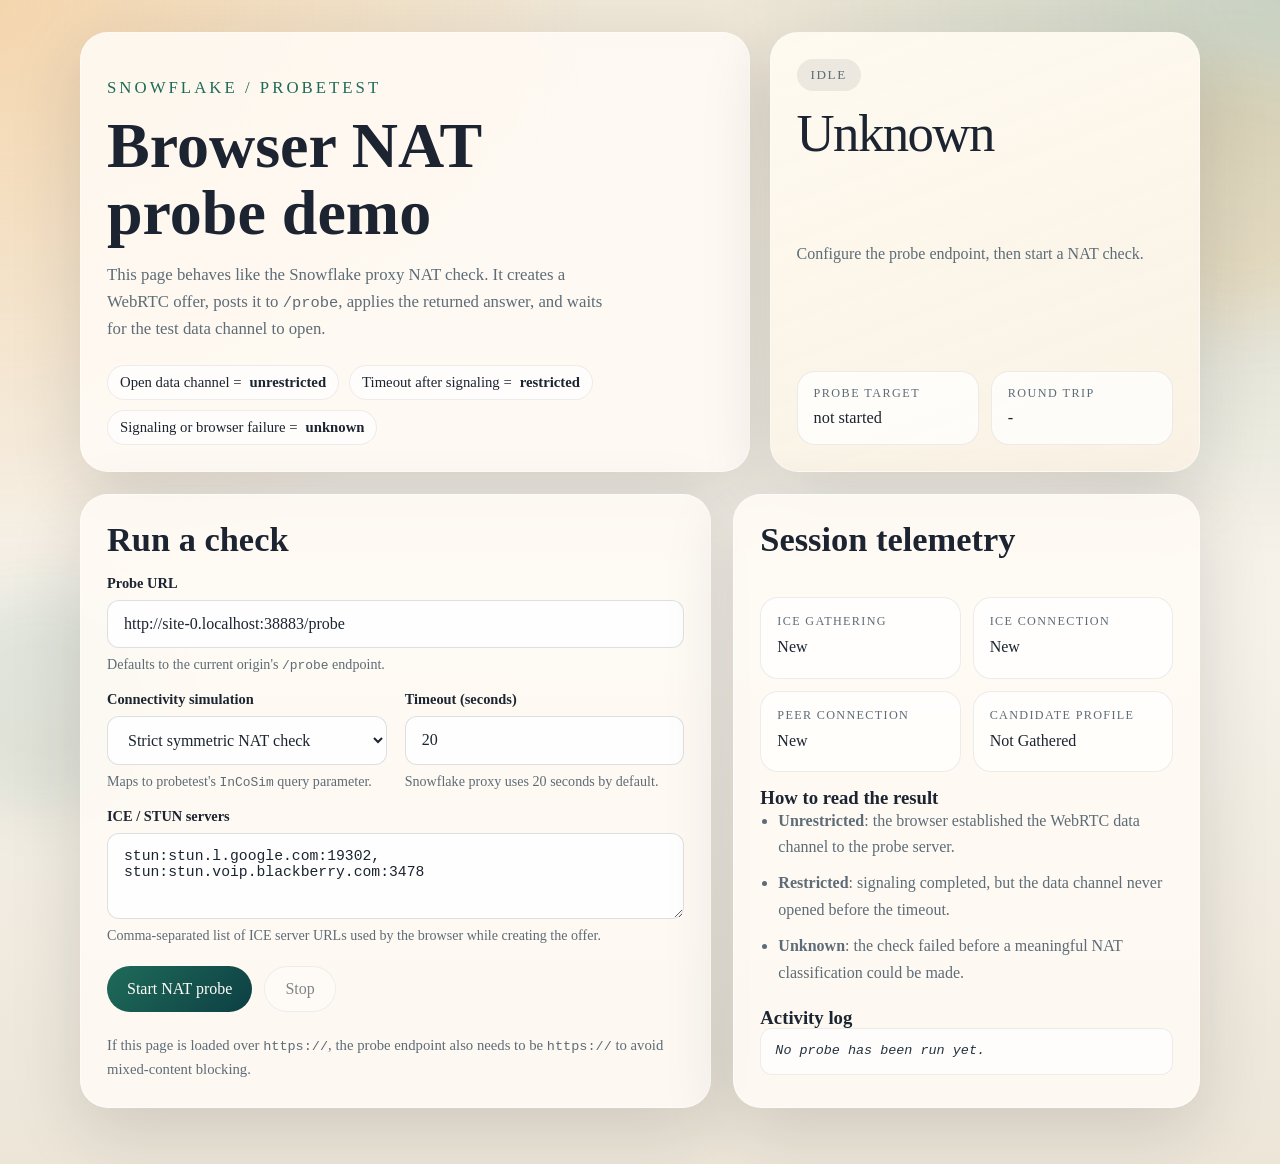
==== probetest/demo.html @ 68a7b526 "vibed demo page" ====
<!doctype html>
<html lang="en">
<head>
  <meta charset="utf-8">
  <meta name="viewport" content="width=device-width, initial-scale=1">
  <title>Snowflake NAT Probe Demo</title>
  <style>
    :root {
      --bg: #f2ede3;
      --surface: rgba(255, 251, 245, 0.88);
      --surface-strong: #fffaf1;
      --ink: #1b2430;
      --muted: #5d6c77;
      --line: rgba(27, 36, 48, 0.12);
      --accent: #1f6b59;
      --accent-soft: rgba(31, 107, 89, 0.12);
      --warning: #b15d28;
      --danger: #9b2c2c;
      --ok: #156f51;
      --shadow: 0 22px 70px rgba(32, 36, 41, 0.15);
      --radius-lg: 28px;
      --radius-md: 18px;
      --radius-sm: 12px;
    }

    * {
      box-sizing: border-box;
    }

    html,
    body {
      margin: 0;
      min-height: 100%;
      color: var(--ink);
      background:
        radial-gradient(circle at top left, rgba(255, 181, 95, 0.34), transparent 34%),
        radial-gradient(circle at top right, rgba(45, 122, 111, 0.20), transparent 32%),
        linear-gradient(180deg, #efe7d7 0%, #f6f2ea 52%, #ece5d8 100%);
      font-family: "Palatino Linotype", "Book Antiqua", Palatino, Georgia, serif;
    }

    body::before,
    body::after {
      content: "";
      position: fixed;
      border-radius: 999px;
      pointer-events: none;
      filter: blur(30px);
      opacity: 0.6;
      z-index: 0;
    }

    body::before {
      width: 260px;
      height: 260px;
      top: 7vh;
      right: -80px;
      background: rgba(255, 176, 86, 0.26);
    }

    body::after {
      width: 220px;
      height: 220px;
      left: -70px;
      bottom: 10vh;
      background: rgba(31, 107, 89, 0.16);
    }

    .page {
      position: relative;
      z-index: 1;
      max-width: 1160px;
      margin: 0 auto;
      padding: 32px 20px 56px;
    }

    .hero {
      display: grid;
      gap: 20px;
      grid-template-columns: minmax(0, 1.4fr) minmax(280px, 0.9fr);
      align-items: stretch;
      margin-bottom: 22px;
      animation: rise 480ms ease-out both;
    }

    .panel {
      background: var(--surface);
      backdrop-filter: blur(12px);
      border: 1px solid rgba(255, 255, 255, 0.55);
      box-shadow: var(--shadow);
      border-radius: var(--radius-lg);
      padding: 26px;
    }

    .eyebrow {
      margin: 0 0 10px;
      text-transform: uppercase;
      letter-spacing: 0.18em;
      font-size: 0.75rem;
      color: var(--accent);
    }

    h1,
    h2,
    h3 {
      margin: 0;
      line-height: 1.05;
      font-weight: 600;
    }

    h1 {
      font-size: clamp(2.3rem, 5vw, 4.4rem);
      max-width: 12ch;
    }

    h2 {
      font-size: clamp(1.55rem, 3vw, 2.15rem);
      margin-bottom: 18px;
    }

    p {
      margin: 0;
      color: var(--muted);
      line-height: 1.6;
      font-size: 1rem;
    }

    .hero-copy p {
      margin-top: 16px;
      max-width: 60ch;
      font-size: 1.05rem;
    }

    .hero-note {
      margin-top: 22px;
      display: inline-flex;
      flex-wrap: wrap;
      gap: 10px;
    }

    .chip {
      display: inline-flex;
      align-items: center;
      gap: 8px;
      padding: 8px 12px;
      border-radius: 999px;
      background: rgba(255, 255, 255, 0.72);
      border: 1px solid rgba(27, 36, 48, 0.08);
      font-size: 0.92rem;
      color: var(--ink);
    }

    .status-card {
      display: flex;
      flex-direction: column;
      justify-content: space-between;
      gap: 22px;
      background:
        linear-gradient(160deg, rgba(255, 250, 241, 0.96), rgba(248, 240, 226, 0.9)),
        var(--surface-strong);
    }

    .result-label {
      display: inline-flex;
      align-items: center;
      align-self: flex-start;
      padding: 8px 14px;
      border-radius: 999px;
      font-size: 0.82rem;
      text-transform: uppercase;
      letter-spacing: 0.12em;
      background: rgba(27, 36, 48, 0.08);
      color: var(--muted);
    }

    .result-value {
      font-size: clamp(2rem, 6vw, 3.3rem);
      letter-spacing: -0.03em;
      margin-top: 12px;
      text-transform: capitalize;
    }

    .result-detail {
      font-size: 1rem;
      min-height: 3.2em;
      color: var(--muted);
    }

    .result-meta {
      display: grid;
      gap: 12px;
      grid-template-columns: repeat(2, minmax(0, 1fr));
    }

    .meta-tile {
      padding: 14px 16px;
      border-radius: var(--radius-md);
      background: rgba(255, 255, 255, 0.76);
      border: 1px solid rgba(27, 36, 48, 0.08);
    }

    .meta-label {
      display: block;
      font-size: 0.76rem;
      text-transform: uppercase;
      letter-spacing: 0.12em;
      color: var(--muted);
      margin-bottom: 6px;
    }

    .meta-value {
      font-size: 1.02rem;
      line-height: 1.4;
      word-break: break-word;
    }

    .grid {
      display: grid;
      gap: 22px;
      grid-template-columns: minmax(0, 1.15fr) minmax(0, 0.85fr);
      animation: rise 620ms ease-out both;
      animation-delay: 70ms;
    }

    .form-grid {
      display: grid;
      gap: 18px;
    }

    .field {
      display: grid;
      gap: 8px;
    }

    .field-row {
      display: grid;
      gap: 18px;
      grid-template-columns: repeat(2, minmax(0, 1fr));
    }

    label {
      font-size: 0.9rem;
      font-weight: 600;
      color: var(--ink);
    }

    input,
    textarea,
    select,
    button {
      font: inherit;
    }

    input,
    textarea,
    select {
      width: 100%;
      padding: 14px 16px;
      border-radius: var(--radius-sm);
      border: 1px solid rgba(27, 36, 48, 0.14);
      background: rgba(255, 255, 255, 0.86);
      color: var(--ink);
      outline: none;
      transition: border-color 180ms ease, box-shadow 180ms ease, transform 180ms ease;
    }

    textarea {
      min-height: 86px;
      resize: vertical;
      font-family: "IBM Plex Mono", "SFMono-Regular", Consolas, "Liberation Mono", monospace;
      font-size: 0.92rem;
    }

    input:focus,
    textarea:focus,
    select:focus {
      border-color: rgba(31, 107, 89, 0.45);
      box-shadow: 0 0 0 4px rgba(31, 107, 89, 0.12);
      transform: translateY(-1px);
    }

    .helper {
      font-size: 0.88rem;
      color: var(--muted);
    }

    .actions {
      display: flex;
      flex-wrap: wrap;
      gap: 12px;
      padding-top: 4px;
    }

    .button {
      border: 0;
      border-radius: 999px;
      padding: 13px 20px;
      cursor: pointer;
      transition: transform 180ms ease, box-shadow 180ms ease, opacity 180ms ease;
    }

    .button:hover:not(:disabled) {
      transform: translateY(-1px);
      box-shadow: 0 12px 28px rgba(27, 36, 48, 0.16);
    }

    .button:disabled {
      opacity: 0.55;
      cursor: not-allowed;
    }

    .button-primary {
      background: linear-gradient(135deg, #1f6b59, #0d3f44);
      color: #fffef9;
    }

    .button-secondary {
      background: rgba(255, 255, 255, 0.74);
      color: var(--ink);
      border: 1px solid rgba(27, 36, 48, 0.12);
    }

    .stats {
      display: grid;
      gap: 12px;
      grid-template-columns: repeat(2, minmax(0, 1fr));
    }

    .stat {
      padding: 16px;
      border-radius: var(--radius-md);
      background: rgba(255, 255, 255, 0.7);
      border: 1px solid rgba(27, 36, 48, 0.08);
    }

    .stat-title {
      font-size: 0.76rem;
      letter-spacing: 0.11em;
      text-transform: uppercase;
      color: var(--muted);
      margin-bottom: 6px;
    }

    .stat-value {
      font-size: 1rem;
      line-height: 1.45;
      text-transform: capitalize;
      word-break: break-word;
    }

    .list-card {
      display: grid;
      gap: 16px;
    }

    .bullet-list {
      margin: 0;
      padding-left: 18px;
      color: var(--muted);
      line-height: 1.65;
    }

    .bullet-list li + li {
      margin-top: 10px;
    }

    .log {
      margin: 0;
      padding: 0;
      list-style: none;
      display: grid;
      gap: 10px;
      max-height: 360px;
      overflow: auto;
    }

    .log li {
      padding: 12px 14px;
      border-radius: var(--radius-sm);
      background: rgba(255, 255, 255, 0.72);
      border: 1px solid rgba(27, 36, 48, 0.08);
      font-family: "IBM Plex Mono", "SFMono-Regular", Consolas, "Liberation Mono", monospace;
      font-size: 0.84rem;
      line-height: 1.55;
      color: #24333f;
    }

    .empty-log {
      color: var(--muted);
      font-style: italic;
    }

    .tone-ok {
      background: rgba(21, 111, 81, 0.12);
      color: var(--ok);
    }

    .tone-warn {
      background: rgba(177, 93, 40, 0.13);
      color: var(--warning);
    }

    .tone-danger {
      background: rgba(155, 44, 44, 0.13);
      color: var(--danger);
    }

    .tone-running {
      background: rgba(31, 107, 89, 0.10);
      color: var(--accent);
    }

    code {
      font-family: "IBM Plex Mono", "SFMono-Regular", Consolas, "Liberation Mono", monospace;
      font-size: 0.92em;
    }

    .footer-note {
      margin-top: 22px;
      font-size: 0.92rem;
      color: var(--muted);
    }

    @keyframes rise {
      from {
        opacity: 0;
        transform: translateY(12px);
      }
      to {
        opacity: 1;
        transform: translateY(0);
      }
    }

    @media (max-width: 980px) {
      .hero,
      .grid {
        grid-template-columns: 1fr;
      }
    }

    @media (max-width: 720px) {
      .page {
        padding: 20px 14px 40px;
      }

      .panel {
        padding: 20px;
      }

      .field-row,
      .stats,
      .result-meta {
        grid-template-columns: 1fr;
      }

      .actions {
        flex-direction: column;
      }

      .button {
        width: 100%;
      }
    }
  </style>
</head>
<body>
  <main class="page">
    <section class="hero">
      <article class="panel hero-copy">
        <p class="eyebrow">Snowflake / Probetest</p>
        <h1>Browser NAT probe demo</h1>
        <p>
          This page behaves like the Snowflake proxy NAT check. It creates a WebRTC
          offer, posts it to <code>/probe</code>, applies the returned answer, and
          waits for the test data channel to open.
        </p>
        <div class="hero-note">
          <span class="chip">Open data channel = <strong>unrestricted</strong></span>
          <span class="chip">Timeout after signaling = <strong>restricted</strong></span>
          <span class="chip">Signaling or browser failure = <strong>unknown</strong></span>
        </div>
      </article>

      <aside class="panel status-card">
        <div>
          <span id="resultTone" class="result-label">idle</span>
          <div id="natResult" class="result-value">unknown</div>
        </div>
        <p id="resultDetail" class="result-detail">
          Configure the probe endpoint, then start a NAT check.
        </p>
        <div class="result-meta">
          <div class="meta-tile">
            <span class="meta-label">Probe target</span>
            <span id="probeEcho" class="meta-value">not started</span>
          </div>
          <div class="meta-tile">
            <span class="meta-label">Round trip</span>
            <span id="durationEcho" class="meta-value">-</span>
          </div>
        </div>
      </aside>
    </section>

    <section class="grid">
      <article class="panel">
        <h2>Run a check</h2>
        <div class="form-grid">
          <div class="field">
            <label for="probeUrl">Probe URL</label>
            <input id="probeUrl" name="probeUrl" spellcheck="false">
            <div class="helper">
              Defaults to the current origin's <code>/probe</code> endpoint.
            </div>
          </div>

          <div class="field-row">
            <div class="field">
              <label for="simulation">Connectivity simulation</label>
              <select id="simulation" name="simulation">
                <option value="strict">Strict symmetric NAT check</option>
                <option value="moderate">Moderate connectivity simulation</option>
              </select>
              <div class="helper">
                Maps to probetest's <code>InCoSim</code> query parameter.
              </div>
            </div>

            <div class="field">
              <label for="timeoutSeconds">Timeout (seconds)</label>
              <input id="timeoutSeconds" name="timeoutSeconds" type="number" min="5" max="120" step="1" value="20">
              <div class="helper">
                Snowflake proxy uses 20 seconds by default.
              </div>
            </div>
          </div>

          <div class="field">
            <label for="iceServers">ICE / STUN servers</label>
            <textarea id="iceServers" name="iceServers" spellcheck="false"></textarea>
            <div class="helper">
              Comma-separated list of ICE server URLs used by the browser while creating the offer.
            </div>
          </div>

          <div class="actions">
            <button id="startButton" class="button button-primary" type="button">Start NAT probe</button>
            <button id="stopButton" class="button button-secondary" type="button" disabled>Stop</button>
          </div>
        </div>

        <p class="footer-note">
          If this page is loaded over <code>https://</code>, the probe endpoint also needs to be
          <code>https://</code> to avoid mixed-content blocking.
        </p>
      </article>

      <article class="panel list-card">
        <h2>Session telemetry</h2>
        <div class="stats">
          <div class="stat">
            <div class="stat-title">ICE gathering</div>
            <div id="iceGatheringState" class="stat-value">new</div>
          </div>
          <div class="stat">
            <div class="stat-title">ICE connection</div>
            <div id="iceConnectionState" class="stat-value">new</div>
          </div>
          <div class="stat">
            <div class="stat-title">Peer connection</div>
            <div id="connectionState" class="stat-value">new</div>
          </div>
          <div class="stat">
            <div class="stat-title">Candidate profile</div>
            <div id="candidateSummary" class="stat-value">not gathered</div>
          </div>
        </div>

        <div>
          <h3>How to read the result</h3>
          <ul class="bullet-list">
            <li><strong>Unrestricted</strong>: the browser established the WebRTC data channel to the probe server.</li>
            <li><strong>Restricted</strong>: signaling completed, but the data channel never opened before the timeout.</li>
            <li><strong>Unknown</strong>: the check failed before a meaningful NAT classification could be made.</li>
          </ul>
        </div>

        <div>
          <h3>Activity log</h3>
          <ul id="log" class="log">
            <li class="empty-log">No probe has been run yet.</li>
          </ul>
        </div>
      </article>
    </section>
  </main>

  <script>
    const DEFAULT_ICE_SERVERS = [
      "stun:stun.l.google.com:19302",
      "stun:stun.voip.blackberry.com:3478",
    ];

    const state = {
      run: null,
    };

    const ui = {
      probeUrl: document.getElementById("probeUrl"),
      simulation: document.getElementById("simulation"),
      timeoutSeconds: document.getElementById("timeoutSeconds"),
      iceServers: document.getElementById("iceServers"),
      startButton: document.getElementById("startButton"),
      stopButton: document.getElementById("stopButton"),
      resultTone: document.getElementById("resultTone"),
      natResult: document.getElementById("natResult"),
      resultDetail: document.getElementById("resultDetail"),
      probeEcho: document.getElementById("probeEcho"),
      durationEcho: document.getElementById("durationEcho"),
      iceGatheringState: document.getElementById("iceGatheringState"),
      iceConnectionState: document.getElementById("iceConnectionState"),
      connectionState: document.getElementById("connectionState"),
      candidateSummary: document.getElementById("candidateSummary"),
      log: document.getElementById("log"),
    };

    function defaultProbeURL() {
      if (window.location.protocol === "http:" || window.location.protocol === "https:") {
        return new URL("/probe", window.location.origin).toString();
      }
      return "/probe";
    }

    function parseIceServers(rawValue) {
      const urls = rawValue
        .split(",")
        .map((item) => item.trim())
        .filter(Boolean);
      if (!urls.length) {
        throw new Error("Provide at least one ICE server URL.");
      }
      return [{ urls }];
    }

    function appendLog(message, tone) {
      const item = document.createElement("li");
      const timestamp = new Date().toLocaleTimeString();
      item.textContent = "[" + timestamp + "] " + message;
      if (tone) {
        item.classList.add(tone);
      }
      const empty = ui.log.querySelector(".empty-log");
      if (empty) {
        empty.remove();
      }
      ui.log.prepend(item);
    }

    function setRunState(isRunning) {
      ui.startButton.disabled = isRunning;
      ui.stopButton.disabled = !isRunning;
    }

    function setResult(natType, detail, tone) {
      ui.natResult.textContent = natType;
      ui.resultDetail.textContent = detail;
      ui.resultTone.textContent = tone;
      ui.resultTone.className = "result-label";
      if (tone === "unrestricted") {
        ui.resultTone.classList.add("tone-ok");
      } else if (tone === "restricted") {
        ui.resultTone.classList.add("tone-warn");
      } else if (tone === "running") {
        ui.resultTone.classList.add("tone-running");
      } else if (tone === "error") {
        ui.resultTone.classList.add("tone-danger");
      }
    }

    function setTelemetry(pc) {
      ui.iceGatheringState.textContent = pc.iceGatheringState;
      ui.iceConnectionState.textContent = pc.iceConnectionState;
      ui.connectionState.textContent = pc.connectionState;
    }

    function summarizeCandidates(sdp) {
      if (!sdp) {
        return "not gathered";
      }

      const counts = { host: 0, srflx: 0, relay: 0, prflx: 0, other: 0 };
      const lines = sdp.split(/\r?\n/);

      for (const line of lines) {
        if (!line.startsWith("a=candidate:")) {
          continue;
        }
        const parts = line.slice("a=candidate:".length).trim().split(/\s+/);
        const typeIndex = parts.indexOf("typ");
        const candidateType = typeIndex >= 0 ? parts[typeIndex + 1] : "other";
        if (Object.hasOwn(counts, candidateType)) {
          counts[candidateType] += 1;
        } else {
          counts.other += 1;
        }
      }

      const fragments = [];
      for (const key of ["host", "srflx", "relay", "prflx", "other"]) {
        if (counts[key] > 0) {
          fragments.push(key + " " + counts[key]);
        }
      }
      return fragments.length ? fragments.join(", ") : "no candidates in SDP";
    }

    function buildProbeURL(rawURL, simulation) {
      const url = new URL(rawURL, window.location.href);
      url.searchParams.set("InCoSim", simulation);
      return url.toString();
    }

    function waitForIceGatheringComplete(pc, timeoutMs) {
      if (pc.iceGatheringState === "complete") {
        return Promise.resolve(false);
      }

      return new Promise((resolve) => {
        const timeoutId = window.setTimeout(() => {
          pc.removeEventListener("icegatheringstatechange", handleChange);
          resolve(true);
        }, timeoutMs);

        function handleChange() {
          if (pc.iceGatheringState === "complete") {
            window.clearTimeout(timeoutId);
            pc.removeEventListener("icegatheringstatechange", handleChange);
            resolve(false);
          }
        }

        pc.addEventListener("icegatheringstatechange", handleChange);
      });
    }

    function resetTelemetry() {
      ui.iceGatheringState.textContent = "new";
      ui.iceConnectionState.textContent = "new";
      ui.connectionState.textContent = "new";
      ui.candidateSummary.textContent = "not gathered";
      ui.durationEcho.textContent = "-";
      ui.probeEcho.textContent = "not started";
    }

    function stopRun(reason) {
      const run = state.run;
      if (!run) {
        return;
      }

      state.run = null;
      window.clearTimeout(run.timeoutId);
      run.abortController.abort();

      if (run.dataChannel) {
        try {
          run.dataChannel.close();
        } catch (error) {
          console.debug(error);
        }
      }

      if (run.pc) {
        try {
          run.pc.close();
        } catch (error) {
          console.debug(error);
        }
      }

      setRunState(false);
      if (reason) {
        appendLog(reason, "tone-warn");
      }
    }

    async function startProbe() {
      if (!window.RTCPeerConnection) {
        setResult("unknown", "This browser does not expose RTCPeerConnection.", "error");
        appendLog("RTCPeerConnection is not available in this browser.", "tone-danger");
        return;
      }

      stopRun("");
      resetTelemetry();
      ui.log.innerHTML = "";

      const run = {
        abortController: new AbortController(),
        startedAt: performance.now(),
        timeoutId: 0,
        pc: null,
        dataChannel: null,
        finished: false,
      };
      state.run = run;

      let probeURL = ui.probeUrl.value.trim();
      let probeTargetURL = "";
      let timeoutSeconds = Number(ui.timeoutSeconds.value);
      let simulation = ui.simulation.value;
      let iceServers;

      try {
        if (!probeURL) {
          throw new Error("Probe URL is required.");
        }
        timeoutSeconds = Number.isFinite(timeoutSeconds) && timeoutSeconds > 0 ? timeoutSeconds : 20;
        iceServers = parseIceServers(ui.iceServers.value);
        probeTargetURL = buildProbeURL(probeURL, simulation);

        if (window.location.protocol === "https:" && probeTargetURL.startsWith("http://")) {
          throw new Error("HTTPS pages cannot call an HTTP probe endpoint because browsers block mixed content.");
        }
      } catch (error) {
        state.run = null;
        setRunState(false);
        setResult("unknown", error.message, "error");
        appendLog(error.message, "tone-danger");
        return;
      }

      setRunState(true);
      setResult("unknown", "Preparing WebRTC offer and waiting for the probe server.", "running");
      ui.probeEcho.textContent = probeTargetURL;

      appendLog("Creating RTCPeerConnection.", "tone-running");

      try {
        const pc = new RTCPeerConnection({ iceServers });
        run.pc = pc;

        const dataChannel = pc.createDataChannel("nat-probe");
        run.dataChannel = dataChannel;

        pc.addEventListener("icegatheringstatechange", () => {
          if (state.run !== run) {
            return;
          }
          ui.iceGatheringState.textContent = pc.iceGatheringState;
        });

        pc.addEventListener("iceconnectionstatechange", () => {
          if (state.run !== run) {
            return;
          }
          ui.iceConnectionState.textContent = pc.iceConnectionState;
          appendLog("ICE connection state changed to " + pc.iceConnectionState + ".", "tone-running");
        });

        pc.addEventListener("connectionstatechange", () => {
          if (state.run !== run) {
            return;
          }
          ui.connectionState.textContent = pc.connectionState;
          appendLog("Peer connection state changed to " + pc.connectionState + ".", "tone-running");
        });

        dataChannel.addEventListener("open", () => {
          if (state.run !== run || run.finished) {
            return;
          }
          run.finished = true;
          const durationMs = Math.round(performance.now() - run.startedAt);
          ui.durationEcho.textContent = durationMs + " ms";
          setResult(
            "unrestricted",
            "The probe server opened the test data channel before the timeout.",
            "unrestricted",
          );
          appendLog("Data channel opened. NAT classified as unrestricted.", "tone-ok");
          stopRun("");
        });

        dataChannel.addEventListener("close", () => {
          if (state.run === run && !run.finished) {
            appendLog("Test data channel closed before classification finished.", "tone-warn");
          }
        });

        dataChannel.addEventListener("error", (event) => {
          if (state.run !== run || run.finished) {
            return;
          }
          const message = event && event.error && event.error.message
            ? event.error.message
            : "The data channel reported an error.";
          appendLog(message, "tone-warn");
        });

        setTelemetry(pc);
        appendLog("Creating offer.", "tone-running");

        const offer = await pc.createOffer();
        await pc.setLocalDescription(offer);
        appendLog("Local description set; gathering ICE candidates.", "tone-running");

        const gatheringTimedOut = await waitForIceGatheringComplete(pc, 10000);
        if (state.run !== run) {
          return;
        }
        setTelemetry(pc);

        if (gatheringTimedOut) {
          appendLog("ICE gathering did not complete within 10 seconds; proceeding with partial candidates.", "tone-warn");
        } else {
          appendLog("ICE gathering completed.", "tone-running");
        }

        const localDescription = pc.localDescription;
        if (!localDescription) {
          throw new Error("Browser did not expose a local description after offer creation.");
        }

        ui.candidateSummary.textContent = summarizeCandidates(localDescription.sdp);

        const response = await fetch(probeTargetURL, {
          method: "POST",
          body: JSON.stringify({
            Status: "client match",
            Offer: JSON.stringify(localDescription),
          }),
          signal: run.abortController.signal,
        });

        if (state.run !== run) {
          return;
        }

        appendLog("Probe server responded with status " + response.status + ".", "tone-running");

        if (!response.ok) {
          throw new Error("Probe endpoint returned HTTP " + response.status + ".");
        }

        const payload = await response.json();
        if (!payload || typeof payload.Answer !== "string") {
          throw new Error("Probe response did not contain an SDP answer.");
        }

        appendLog("Applying SDP answer from probe server.", "tone-running");
        await pc.setRemoteDescription(JSON.parse(payload.Answer));
        setTelemetry(pc);

        setResult("unknown", "Signaling completed. Waiting for the probe data channel to open.", "running");

        run.timeoutId = window.setTimeout(() => {
          if (state.run !== run || run.finished) {
            return;
          }
          run.finished = true;
          const durationMs = Math.round(performance.now() - run.startedAt);
          ui.durationEcho.textContent = durationMs + " ms";
          setResult(
            "restricted",
            "The probe answered, but the data channel never opened before the timeout.",
            "restricted",
          );
          appendLog("Timed out waiting for the test data channel. NAT classified as restricted.", "tone-warn");
          stopRun("");
        }, timeoutSeconds * 1000);
      } catch (error) {
        if (state.run !== run) {
          return;
        }

        const durationMs = Math.round(performance.now() - run.startedAt);
        ui.durationEcho.textContent = durationMs + " ms";

        const message = error && error.name === "AbortError"
          ? "Probe run cancelled."
          : error.message || String(error);

        run.finished = true;
        setResult("unknown", message, "error");
        appendLog(message, "tone-danger");
        stopRun("");
      }
    }

    ui.startButton.addEventListener("click", startProbe);
    ui.stopButton.addEventListener("click", () => {
      setResult("unknown", "Probe run stopped before classification finished.", "error");
      stopRun("Probe run stopped.");
    });

    ui.probeUrl.value = defaultProbeURL();
    ui.iceServers.value = DEFAULT_ICE_SERVERS.join(", ");
    resetTelemetry();
  </script>
</body>
</html>
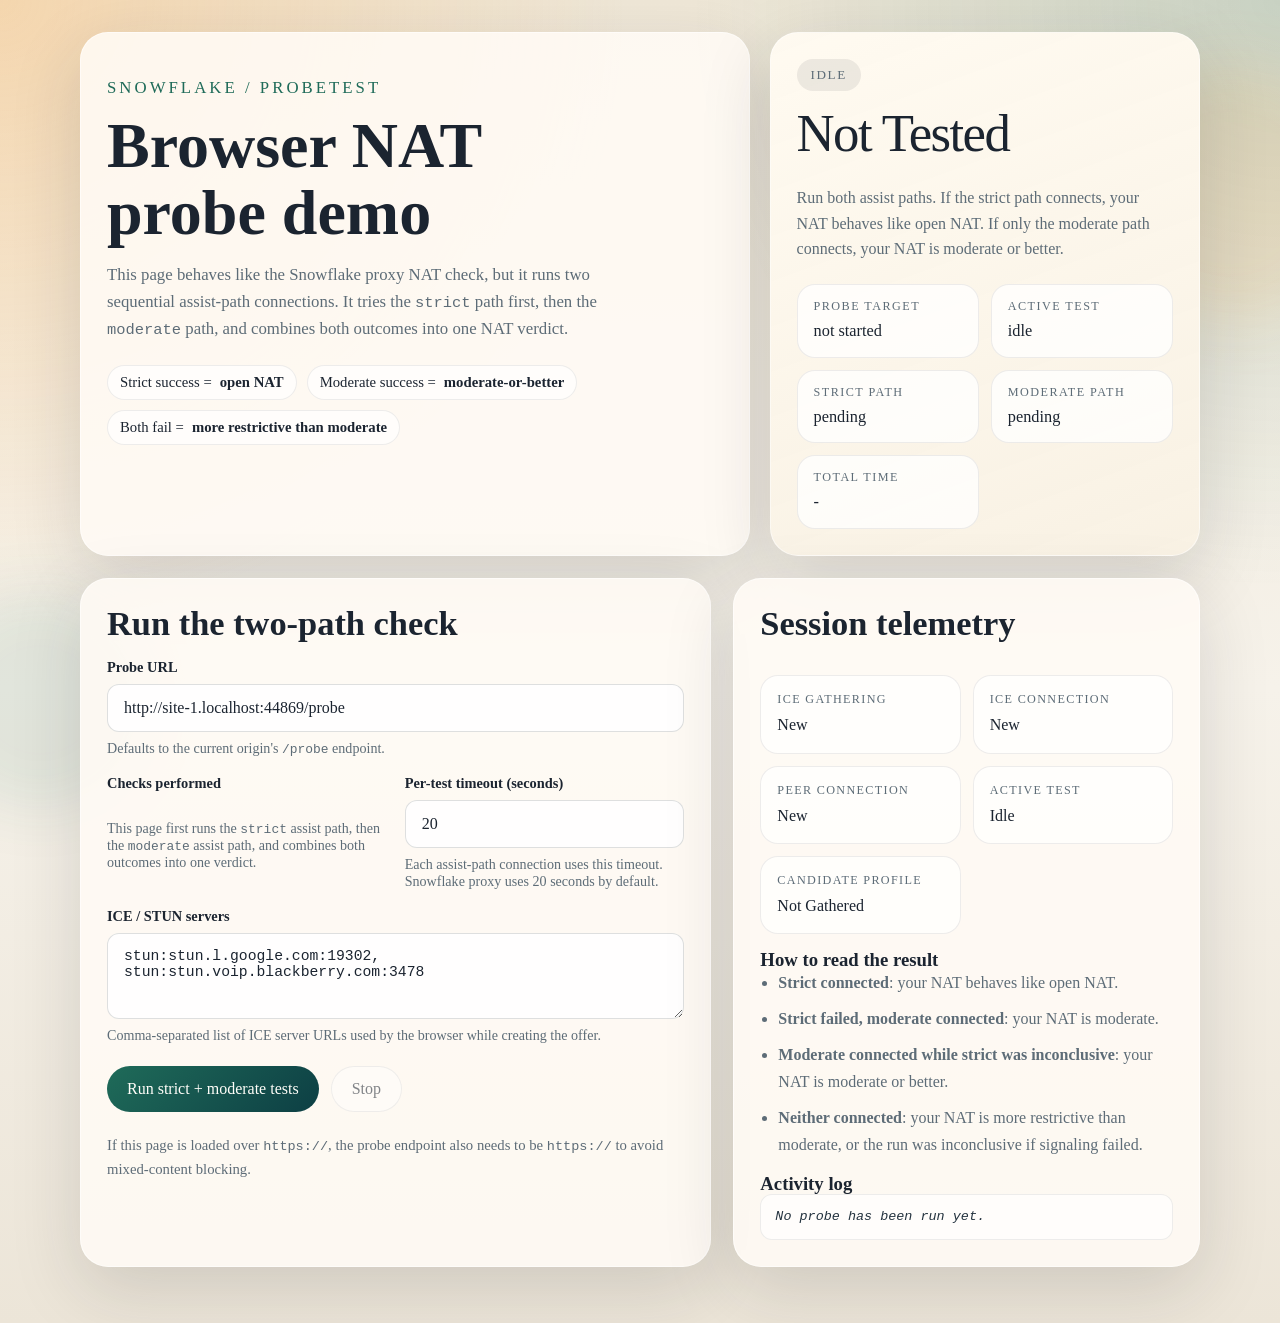
==== commit ba5da14a: "vibed demo page" ====
--- a/probetest/demo.html
+++ b/probetest/demo.html
@@ -189,7 +189,7 @@
     .result-meta {
       display: grid;
       gap: 12px;
-      grid-template-columns: repeat(2, minmax(0, 1fr));
+      grid-template-columns: repeat(auto-fit, minmax(150px, 1fr));
     }
 
     .meta-tile {
@@ -410,6 +410,16 @@
       color: var(--accent);
     }
 
+    .tone-idle {
+      background: rgba(27, 36, 48, 0.08);
+      color: var(--muted);
+    }
+
+    .tone-mid {
+      background: rgba(177, 93, 40, 0.13);
+      color: #8a531e;
+    }
+
     code {
       font-family: "IBM Plex Mono", "SFMono-Regular", Consolas, "Liberation Mono", monospace;
       font-size: 0.92em;
@@ -471,24 +481,25 @@
         <p class="eyebrow">Snowflake / Probetest</p>
         <h1>Browser NAT probe demo</h1>
         <p>
-          This page behaves like the Snowflake proxy NAT check. It creates a WebRTC
-          offer, posts it to <code>/probe</code>, applies the returned answer, and
-          waits for the test data channel to open.
+          This page behaves like the Snowflake proxy NAT check, but it runs two
+          sequential assist-path connections. It tries the <code>strict</code> path
+          first, then the <code>moderate</code> path, and combines both outcomes into
+          one NAT verdict.
         </p>
         <div class="hero-note">
-          <span class="chip">Open data channel = <strong>unrestricted</strong></span>
-          <span class="chip">Timeout after signaling = <strong>restricted</strong></span>
-          <span class="chip">Signaling or browser failure = <strong>unknown</strong></span>
+          <span class="chip">Strict success = <strong>open NAT</strong></span>
+          <span class="chip">Moderate success = <strong>moderate-or-better</strong></span>
+          <span class="chip">Both fail = <strong>more restrictive than moderate</strong></span>
         </div>
       </article>
 
       <aside class="panel status-card">
         <div>
-          <span id="resultTone" class="result-label">idle</span>
-          <div id="natResult" class="result-value">unknown</div>
+          <span id="resultTone" class="result-label tone-idle">idle</span>
+          <div id="natResult" class="result-value">not tested</div>
         </div>
         <p id="resultDetail" class="result-detail">
-          Configure the probe endpoint, then start a NAT check.
+          Run both assist paths. If the strict path connects, your NAT behaves like open NAT. If only the moderate path connects, your NAT is moderate or better.
         </p>
         <div class="result-meta">
           <div class="meta-tile">
@@ -496,7 +507,19 @@
             <span id="probeEcho" class="meta-value">not started</span>
           </div>
           <div class="meta-tile">
-            <span class="meta-label">Round trip</span>
+            <span class="meta-label">Active test</span>
+            <span id="activeTestEcho" class="meta-value">idle</span>
+          </div>
+          <div class="meta-tile">
+            <span class="meta-label">Strict path</span>
+            <span id="strictEcho" class="meta-value">pending</span>
+          </div>
+          <div class="meta-tile">
+            <span class="meta-label">Moderate path</span>
+            <span id="moderateEcho" class="meta-value">pending</span>
+          </div>
+          <div class="meta-tile">
+            <span class="meta-label">Total time</span>
             <span id="durationEcho" class="meta-value">-</span>
           </div>
         </div>
@@ -505,7 +528,7 @@
 
     <section class="grid">
       <article class="panel">
-        <h2>Run a check</h2>
+        <h2>Run the two-path check</h2>
         <div class="form-grid">
           <div class="field">
             <label for="probeUrl">Probe URL</label>
@@ -517,21 +540,18 @@
 
           <div class="field-row">
             <div class="field">
-              <label for="simulation">Connectivity simulation</label>
-              <select id="simulation" name="simulation">
-                <option value="strict">Strict symmetric NAT check</option>
-                <option value="moderate">Moderate connectivity simulation</option>
-              </select>
+              <label>Checks performed</label>
               <div class="helper">
-                Maps to probetest's <code>InCoSim</code> query parameter.
+                This page first runs the <code>strict</code> assist path, then the
+                <code>moderate</code> assist path, and combines both outcomes into one verdict.
               </div>
             </div>
 
             <div class="field">
-              <label for="timeoutSeconds">Timeout (seconds)</label>
+              <label for="timeoutSeconds">Per-test timeout (seconds)</label>
               <input id="timeoutSeconds" name="timeoutSeconds" type="number" min="5" max="120" step="1" value="20">
               <div class="helper">
-                Snowflake proxy uses 20 seconds by default.
+                Each assist-path connection uses this timeout. Snowflake proxy uses 20 seconds by default.
               </div>
             </div>
           </div>
@@ -545,7 +565,7 @@
           </div>
 
           <div class="actions">
-            <button id="startButton" class="button button-primary" type="button">Start NAT probe</button>
+            <button id="startButton" class="button button-primary" type="button">Run strict + moderate tests</button>
             <button id="stopButton" class="button button-secondary" type="button" disabled>Stop</button>
           </div>
         </div>
@@ -572,6 +592,10 @@
             <div id="connectionState" class="stat-value">new</div>
           </div>
           <div class="stat">
+            <div class="stat-title">Active test</div>
+            <div id="activeTest" class="stat-value">idle</div>
+          </div>
+          <div class="stat">
             <div class="stat-title">Candidate profile</div>
             <div id="candidateSummary" class="stat-value">not gathered</div>
           </div>
@@ -580,9 +604,10 @@
         <div>
           <h3>How to read the result</h3>
           <ul class="bullet-list">
-            <li><strong>Unrestricted</strong>: the browser established the WebRTC data channel to the probe server.</li>
-            <li><strong>Restricted</strong>: signaling completed, but the data channel never opened before the timeout.</li>
-            <li><strong>Unknown</strong>: the check failed before a meaningful NAT classification could be made.</li>
+            <li><strong>Strict connected</strong>: your NAT behaves like open NAT.</li>
+            <li><strong>Strict failed, moderate connected</strong>: your NAT is moderate.</li>
+            <li><strong>Moderate connected while strict was inconclusive</strong>: your NAT is moderate or better.</li>
+            <li><strong>Neither connected</strong>: your NAT is more restrictive than moderate, or the run was inconclusive if signaling failed.</li>
           </ul>
         </div>
 
@@ -602,13 +627,17 @@
       "stun:stun.voip.blackberry.com:3478",
     ];
 
+    const TEST_SEQUENCE = [
+      { kind: "strict", label: "strict assist path" },
+      { kind: "moderate", label: "moderate assist path" },
+    ];
+
     const state = {
       run: null,
     };
 
     const ui = {
       probeUrl: document.getElementById("probeUrl"),
-      simulation: document.getElementById("simulation"),
       timeoutSeconds: document.getElementById("timeoutSeconds"),
       iceServers: document.getElementById("iceServers"),
       startButton: document.getElementById("startButton"),
@@ -617,10 +646,14 @@
       natResult: document.getElementById("natResult"),
       resultDetail: document.getElementById("resultDetail"),
       probeEcho: document.getElementById("probeEcho"),
+      activeTestEcho: document.getElementById("activeTestEcho"),
+      strictEcho: document.getElementById("strictEcho"),
+      moderateEcho: document.getElementById("moderateEcho"),
       durationEcho: document.getElementById("durationEcho"),
       iceGatheringState: document.getElementById("iceGatheringState"),
       iceConnectionState: document.getElementById("iceConnectionState"),
       connectionState: document.getElementById("connectionState"),
+      activeTest: document.getElementById("activeTest"),
       candidateSummary: document.getElementById("candidateSummary"),
       log: document.getElementById("log"),
     };
@@ -667,21 +700,27 @@
       ui.resultDetail.textContent = detail;
       ui.resultTone.textContent = tone;
       ui.resultTone.className = "result-label";
-      if (tone === "unrestricted") {
+      if (tone === "open") {
         ui.resultTone.classList.add("tone-ok");
+      } else if (tone === "moderate") {
+        ui.resultTone.classList.add("tone-mid");
       } else if (tone === "restricted") {
         ui.resultTone.classList.add("tone-warn");
       } else if (tone === "running") {
         ui.resultTone.classList.add("tone-running");
       } else if (tone === "error") {
         ui.resultTone.classList.add("tone-danger");
-      }
-    }
-
-    function setTelemetry(pc) {
+      } else {
+        ui.resultTone.classList.add("tone-idle");
+      }
+    }
+
+    function setTelemetry(pc, activeTestLabel) {
       ui.iceGatheringState.textContent = pc.iceGatheringState;
       ui.iceConnectionState.textContent = pc.iceConnectionState;
       ui.connectionState.textContent = pc.connectionState;
+      ui.activeTest.textContent = activeTestLabel || "idle";
+      ui.activeTestEcho.textContent = activeTestLabel || "idle";
     }
 
     function summarizeCandidates(sdp) {
@@ -744,24 +783,30 @@
       });
     }
 
+    function setCheckEcho(kind, text) {
+      if (kind === "strict") {
+        ui.strictEcho.textContent = text;
+      } else if (kind === "moderate") {
+        ui.moderateEcho.textContent = text;
+      }
+    }
+
     function resetTelemetry() {
       ui.iceGatheringState.textContent = "new";
       ui.iceConnectionState.textContent = "new";
       ui.connectionState.textContent = "new";
+      ui.activeTest.textContent = "idle";
       ui.candidateSummary.textContent = "not gathered";
       ui.durationEcho.textContent = "-";
       ui.probeEcho.textContent = "not started";
-    }
-
-    function stopRun(reason) {
-      const run = state.run;
-      if (!run) {
-        return;
-      }
-
-      state.run = null;
+      ui.activeTestEcho.textContent = "idle";
+      ui.strictEcho.textContent = "pending";
+      ui.moderateEcho.textContent = "pending";
+    }
+
+    function closeActivePeer(run) {
       window.clearTimeout(run.timeoutId);
-      run.abortController.abort();
+      run.timeoutId = 0;
 
       if (run.dataChannel) {
         try {
@@ -769,6 +814,7 @@
         } catch (error) {
           console.debug(error);
         }
+        run.dataChannel = null;
       }
 
       if (run.pc) {
@@ -777,15 +823,254 @@
         } catch (error) {
           console.debug(error);
         }
-      }
+        run.pc = null;
+      }
+    }
+
+    function stopRun(reason) {
+      const run = state.run;
+      if (!run) {
+        return;
+      }
+
+      run.abortController.abort();
+      closeActivePeer(run);
+      state.run = null;
 
       setRunState(false);
+      ui.activeTest.textContent = "stopped";
+      ui.activeTestEcho.textContent = "stopped";
       if (reason) {
         appendLog(reason, "tone-warn");
       }
     }
 
-    async function startProbe() {
+    function summarizeOutcome(outcome) {
+      if (!outcome) {
+        return "pending";
+      }
+
+      if (outcome.status === "success") {
+        return "connected in " + outcome.durationMs + " ms";
+      }
+      if (outcome.status === "timeout") {
+        return "timed out after signaling";
+      }
+      if (outcome.status === "aborted") {
+        return "stopped";
+      }
+      return "error: " + outcome.detail;
+    }
+
+    function computeVerdict(results) {
+      const strict = results.strict;
+      const moderate = results.moderate;
+
+      if (strict && strict.status === "success") {
+        return {
+          verdict: "open",
+          tone: "open",
+          detail: "The strict assist path connected successfully. That means your NAT behaves like open NAT.",
+        };
+      }
+
+      if (moderate && moderate.status === "success") {
+        if (strict && strict.status === "timeout") {
+          return {
+            verdict: "moderate",
+            tone: "moderate",
+            detail: "The strict assist path did not connect, but the moderate assist path did. That indicates moderate NAT behavior.",
+          };
+        }
+        return {
+          verdict: "moderate or better",
+          tone: "moderate",
+          detail: "The moderate assist path connected, so your NAT is at least moderate. The strict result was inconclusive.",
+        };
+      }
+
+      if (strict && moderate && strict.status === "timeout" && moderate.status === "timeout") {
+        return {
+          verdict: "restricted",
+          tone: "restricted",
+          detail: "Neither the strict nor the moderate assist path opened a data channel. That points to NAT behavior more restrictive than moderate.",
+        };
+      }
+
+      if ((strict && strict.status === "timeout") || (moderate && moderate.status === "timeout")) {
+        return {
+          verdict: "likely restricted",
+          tone: "restricted",
+          detail: "No assist path connected successfully, and at least one path timed out after signaling. That suggests NAT behavior more restrictive than moderate, but the run was not fully conclusive.",
+        };
+      }
+
+      return {
+        verdict: "unknown",
+        tone: "error",
+        detail: "The checks did not produce a successful assist-path connection, and the failures were inconclusive.",
+      };
+    }
+
+    async function waitForProbeOutcome(run, dataChannel, timeoutSeconds, testLabel) {
+      return new Promise((resolve) => {
+        let settled = false;
+
+        function finish(outcome) {
+          if (settled) {
+            return;
+          }
+          settled = true;
+          window.clearTimeout(run.timeoutId);
+          run.timeoutId = 0;
+          resolve(outcome);
+        }
+
+        dataChannel.addEventListener("open", () => {
+          finish({
+            status: "success",
+            detail: "The data channel opened before the timeout.",
+          });
+        }, { once: true });
+
+        dataChannel.addEventListener("close", () => {
+          if (!settled) {
+            appendLog("[" + testLabel + "] data channel closed before classification finished.", "tone-warn");
+          }
+        }, { once: true });
+
+        dataChannel.addEventListener("error", (event) => {
+          const message = event && event.error && event.error.message
+            ? event.error.message
+            : "The data channel reported an error.";
+          appendLog("[" + testLabel + "] " + message, "tone-warn");
+        });
+
+        run.abortController.signal.addEventListener("abort", () => {
+          finish({
+            status: "aborted",
+            detail: "Probe run cancelled.",
+          });
+        }, { once: true });
+
+        run.timeoutId = window.setTimeout(() => {
+          finish({
+            status: "timeout",
+            detail: "The assist server answered, but the data channel never opened before the timeout.",
+          });
+        }, timeoutSeconds * 1000);
+      });
+    }
+
+    async function runSingleProbe(run, options, test) {
+      const probeTargetURL = buildProbeURL(options.probeURL, test.kind);
+      const startedAt = performance.now();
+
+      ui.probeEcho.textContent = probeTargetURL;
+      ui.activeTest.textContent = test.label;
+      ui.activeTestEcho.textContent = test.label;
+      setCheckEcho(test.kind, "running");
+      appendLog("[" + test.label + "] creating RTCPeerConnection.", "tone-running");
+
+      const pc = new RTCPeerConnection({ iceServers: options.iceServers });
+      run.pc = pc;
+
+      const dataChannel = pc.createDataChannel("nat-probe-" + test.kind);
+      run.dataChannel = dataChannel;
+
+      pc.addEventListener("icegatheringstatechange", () => {
+        if (state.run !== run) {
+          return;
+        }
+        setTelemetry(pc, test.label);
+      });
+
+      pc.addEventListener("iceconnectionstatechange", () => {
+        if (state.run !== run) {
+          return;
+        }
+        setTelemetry(pc, test.label);
+        appendLog("[" + test.label + "] ICE connection state changed to " + pc.iceConnectionState + ".", "tone-running");
+      });
+
+      pc.addEventListener("connectionstatechange", () => {
+        if (state.run !== run) {
+          return;
+        }
+        setTelemetry(pc, test.label);
+        appendLog("[" + test.label + "] peer connection state changed to " + pc.connectionState + ".", "tone-running");
+      });
+
+      setTelemetry(pc, test.label);
+      appendLog("[" + test.label + "] creating offer.", "tone-running");
+
+      const offer = await pc.createOffer();
+      await pc.setLocalDescription(offer);
+      appendLog("[" + test.label + "] local description set; gathering ICE candidates.", "tone-running");
+
+      const gatheringTimedOut = await waitForIceGatheringComplete(pc, 10000);
+      if (state.run !== run || run.abortController.signal.aborted) {
+        return {
+          status: "aborted",
+          detail: "Probe run cancelled.",
+          durationMs: Math.round(performance.now() - startedAt),
+        };
+      }
+
+      setTelemetry(pc, test.label);
+
+      if (gatheringTimedOut) {
+        appendLog("[" + test.label + "] ICE gathering did not complete within 10 seconds; proceeding with partial candidates.", "tone-warn");
+      } else {
+        appendLog("[" + test.label + "] ICE gathering completed.", "tone-running");
+      }
+
+      const localDescription = pc.localDescription;
+      if (!localDescription) {
+        throw new Error("Browser did not expose a local description after offer creation.");
+      }
+
+      ui.candidateSummary.textContent = summarizeCandidates(localDescription.sdp);
+
+      const response = await fetch(probeTargetURL, {
+        method: "POST",
+        body: JSON.stringify({
+          Status: "client match",
+          Offer: JSON.stringify(localDescription),
+        }),
+        signal: run.abortController.signal,
+      });
+
+      if (state.run !== run || run.abortController.signal.aborted) {
+        return {
+          status: "aborted",
+          detail: "Probe run cancelled.",
+          durationMs: Math.round(performance.now() - startedAt),
+        };
+      }
+
+      appendLog("[" + test.label + "] probe server responded with status " + response.status + ".", "tone-running");
+
+      if (!response.ok) {
+        throw new Error("Probe endpoint returned HTTP " + response.status + " for the " + test.label + ".");
+      }
+
+      const payload = await response.json();
+      if (!payload || typeof payload.Answer !== "string") {
+        throw new Error("Probe response did not contain an SDP answer for the " + test.label + ".");
+      }
+
+      appendLog("[" + test.label + "] applying SDP answer from probe server.", "tone-running");
+      await pc.setRemoteDescription(JSON.parse(payload.Answer));
+      setTelemetry(pc, test.label);
+
+      appendLog("[" + test.label + "] waiting for the test data channel to open.", "tone-running");
+      const outcome = await waitForProbeOutcome(run, dataChannel, options.timeoutSeconds, test.label);
+      outcome.durationMs = Math.round(performance.now() - startedAt);
+      return outcome;
+    }
+
+    async function startProbeMatrix() {
       if (!window.RTCPeerConnection) {
         setResult("unknown", "This browser does not expose RTCPeerConnection.", "error");
         appendLog("RTCPeerConnection is not available in this browser.", "tone-danger");
@@ -802,14 +1087,12 @@
         timeoutId: 0,
         pc: null,
         dataChannel: null,
-        finished: false,
+        results: {},
       };
       state.run = run;
 
       let probeURL = ui.probeUrl.value.trim();
-      let probeTargetURL = "";
       let timeoutSeconds = Number(ui.timeoutSeconds.value);
-      let simulation = ui.simulation.value;
       let iceServers;
 
       try {
@@ -818,9 +1101,7 @@
         }
         timeoutSeconds = Number.isFinite(timeoutSeconds) && timeoutSeconds > 0 ? timeoutSeconds : 20;
         iceServers = parseIceServers(ui.iceServers.value);
-        probeTargetURL = buildProbeURL(probeURL, simulation);
-
-        if (window.location.protocol === "https:" && probeTargetURL.startsWith("http://")) {
+        if (window.location.protocol === "https:" && probeURL.startsWith("http://")) {
           throw new Error("HTTPS pages cannot call an HTTP probe endpoint because browsers block mixed content.");
         }
       } catch (error) {
@@ -832,144 +1113,62 @@
       }
 
       setRunState(true);
-      setResult("unknown", "Preparing WebRTC offer and waiting for the probe server.", "running");
-      ui.probeEcho.textContent = probeTargetURL;
-
-      appendLog("Creating RTCPeerConnection.", "tone-running");
+      setResult("in progress", "Running strict assist path first, then moderate assist path.", "running");
+      ui.probeEcho.textContent = probeURL;
+      ui.activeTest.textContent = "starting";
+      ui.activeTestEcho.textContent = "starting";
 
       try {
-        const pc = new RTCPeerConnection({ iceServers });
-        run.pc = pc;
-
-        const dataChannel = pc.createDataChannel("nat-probe");
-        run.dataChannel = dataChannel;
-
-        pc.addEventListener("icegatheringstatechange", () => {
-          if (state.run !== run) {
+        const options = {
+          probeURL,
+          timeoutSeconds,
+          iceServers,
+        };
+
+        for (const test of TEST_SEQUENCE) {
+          if (state.run !== run || run.abortController.signal.aborted) {
             return;
           }
-          ui.iceGatheringState.textContent = pc.iceGatheringState;
-        });
-
-        pc.addEventListener("iceconnectionstatechange", () => {
-          if (state.run !== run) {
+
+          const outcome = await runSingleProbe(run, options, test);
+          run.results[test.kind] = outcome;
+          setCheckEcho(test.kind, summarizeOutcome(outcome));
+          closeActivePeer(run);
+
+          if (outcome.status === "aborted") {
             return;
           }
-          ui.iceConnectionState.textContent = pc.iceConnectionState;
-          appendLog("ICE connection state changed to " + pc.iceConnectionState + ".", "tone-running");
-        });
-
-        pc.addEventListener("connectionstatechange", () => {
-          if (state.run !== run) {
-            return;
+
+          if (test.kind === "strict" && outcome.status === "success") {
+            setResult("in progress", "The strict assist path connected. Running the moderate path now to complete the matrix.", "running");
+          } else if (test.kind === "strict" && outcome.status === "timeout") {
+            setResult("in progress", "The strict assist path did not connect. Running the moderate path now.", "running");
+          } else if (test.kind === "strict") {
+            setResult("in progress", "The strict assist path was inconclusive. Running the moderate path now.", "running");
           }
-          ui.connectionState.textContent = pc.connectionState;
-          appendLog("Peer connection state changed to " + pc.connectionState + ".", "tone-running");
-        });
-
-        dataChannel.addEventListener("open", () => {
-          if (state.run !== run || run.finished) {
-            return;
-          }
-          run.finished = true;
-          const durationMs = Math.round(performance.now() - run.startedAt);
-          ui.durationEcho.textContent = durationMs + " ms";
-          setResult(
-            "unrestricted",
-            "The probe server opened the test data channel before the timeout.",
-            "unrestricted",
-          );
-          appendLog("Data channel opened. NAT classified as unrestricted.", "tone-ok");
-          stopRun("");
-        });
-
-        dataChannel.addEventListener("close", () => {
-          if (state.run === run && !run.finished) {
-            appendLog("Test data channel closed before classification finished.", "tone-warn");
-          }
-        });
-
-        dataChannel.addEventListener("error", (event) => {
-          if (state.run !== run || run.finished) {
-            return;
-          }
-          const message = event && event.error && event.error.message
-            ? event.error.message
-            : "The data channel reported an error.";
-          appendLog(message, "tone-warn");
-        });
-
-        setTelemetry(pc);
-        appendLog("Creating offer.", "tone-running");
-
-        const offer = await pc.createOffer();
-        await pc.setLocalDescription(offer);
-        appendLog("Local description set; gathering ICE candidates.", "tone-running");
-
-        const gatheringTimedOut = await waitForIceGatheringComplete(pc, 10000);
+        }
+
         if (state.run !== run) {
           return;
         }
-        setTelemetry(pc);
-
-        if (gatheringTimedOut) {
-          appendLog("ICE gathering did not complete within 10 seconds; proceeding with partial candidates.", "tone-warn");
-        } else {
-          appendLog("ICE gathering completed.", "tone-running");
-        }
-
-        const localDescription = pc.localDescription;
-        if (!localDescription) {
-          throw new Error("Browser did not expose a local description after offer creation.");
-        }
-
-        ui.candidateSummary.textContent = summarizeCandidates(localDescription.sdp);
-
-        const response = await fetch(probeTargetURL, {
-          method: "POST",
-          body: JSON.stringify({
-            Status: "client match",
-            Offer: JSON.stringify(localDescription),
-          }),
-          signal: run.abortController.signal,
-        });
-
-        if (state.run !== run) {
-          return;
-        }
-
-        appendLog("Probe server responded with status " + response.status + ".", "tone-running");
-
-        if (!response.ok) {
-          throw new Error("Probe endpoint returned HTTP " + response.status + ".");
-        }
-
-        const payload = await response.json();
-        if (!payload || typeof payload.Answer !== "string") {
-          throw new Error("Probe response did not contain an SDP answer.");
-        }
-
-        appendLog("Applying SDP answer from probe server.", "tone-running");
-        await pc.setRemoteDescription(JSON.parse(payload.Answer));
-        setTelemetry(pc);
-
-        setResult("unknown", "Signaling completed. Waiting for the probe data channel to open.", "running");
-
-        run.timeoutId = window.setTimeout(() => {
-          if (state.run !== run || run.finished) {
-            return;
-          }
-          run.finished = true;
-          const durationMs = Math.round(performance.now() - run.startedAt);
-          ui.durationEcho.textContent = durationMs + " ms";
-          setResult(
-            "restricted",
-            "The probe answered, but the data channel never opened before the timeout.",
-            "restricted",
-          );
-          appendLog("Timed out waiting for the test data channel. NAT classified as restricted.", "tone-warn");
-          stopRun("");
-        }, timeoutSeconds * 1000);
+
+        const totalDurationMs = Math.round(performance.now() - run.startedAt);
+        ui.durationEcho.textContent = totalDurationMs + " ms";
+        ui.activeTest.textContent = "complete";
+        ui.activeTestEcho.textContent = "complete";
+
+        const verdict = computeVerdict(run.results);
+        setResult(verdict.verdict, verdict.detail, verdict.tone);
+        let verdictTone = "tone-ok";
+        if (verdict.tone === "error") {
+          verdictTone = "tone-danger";
+        } else if (verdict.tone === "restricted") {
+          verdictTone = "tone-warn";
+        }
+        appendLog("Final verdict: " + verdict.verdict + ".", verdictTone);
+
+        state.run = null;
+        setRunState(false);
       } catch (error) {
         if (state.run !== run) {
           return;
@@ -982,14 +1181,17 @@
           ? "Probe run cancelled."
           : error.message || String(error);
 
-        run.finished = true;
         setResult("unknown", message, "error");
         appendLog(message, "tone-danger");
-        stopRun("");
-      }
-    }
-
-    ui.startButton.addEventListener("click", startProbe);
+        closeActivePeer(run);
+        state.run = null;
+        setRunState(false);
+        ui.activeTest.textContent = "error";
+        ui.activeTestEcho.textContent = "error";
+      }
+    }
+
+    ui.startButton.addEventListener("click", startProbeMatrix);
     ui.stopButton.addEventListener("click", () => {
       setResult("unknown", "Probe run stopped before classification finished.", "error");
       stopRun("Probe run stopped.");
